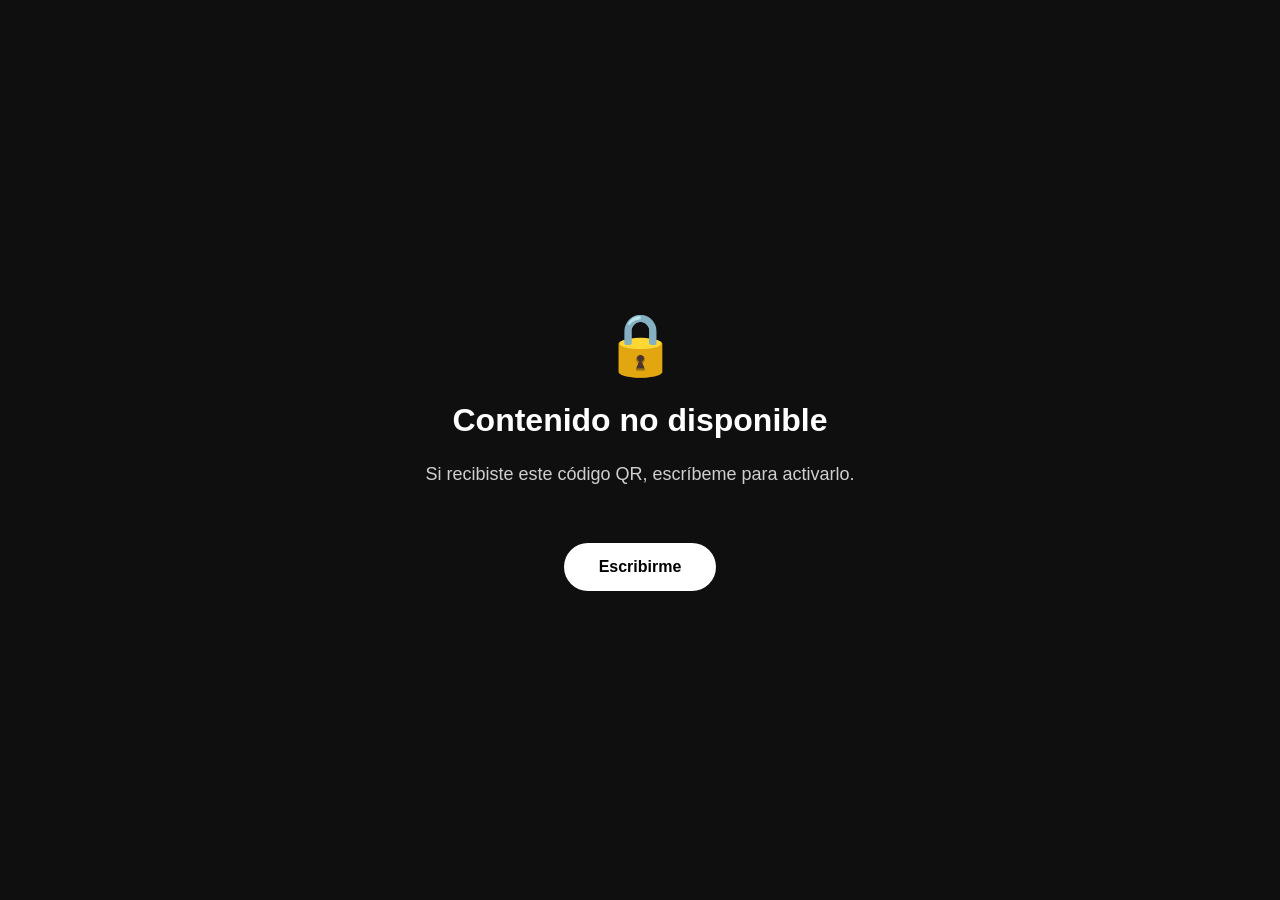
==== index.html @ ac1f8389 "Add initial HTML structure for portal page" ====
<!DOCTYPE html>
<html lang="es">
<head>
    <meta charset="UTF-8">
    <meta name="viewport" content="width=device-width, initial-scale=1.0">
    <title>Portal</title>

    <style>
        body{
            margin:0;
            background:#0f0f0f;
            color:white;
            font-family:Arial, Helvetica, sans-serif;
            display:flex;
            justify-content:center;
            align-items:center;
            height:100vh;
            text-align:center;
        }

        .box{
            max-width:500px;
            padding:40px;
        }

        h1{
            font-size:32px;
            margin-bottom:20px;
        }

        p{
            color:#cfcfcf;
            font-size:18px;
            line-height:1.7;
        }

        .btn{
            display:inline-block;
            margin-top:35px;
            padding:15px 35px;
            background:white;
            color:black;
            border-radius:40px;
            text-decoration:none;
            font-weight:bold;
        }

        .lock{
            font-size:60px;
        }
    </style>

</head>

<body>

<div class="box">

<div class="lock">🔒</div>

<h1>Contenido no disponible</h1>

<p>
Si recibiste este código QR,
escríbeme para activarlo.
</p>

<a class="btn" href="#">
Escribirme
</a>

</div>

</body>
</html>
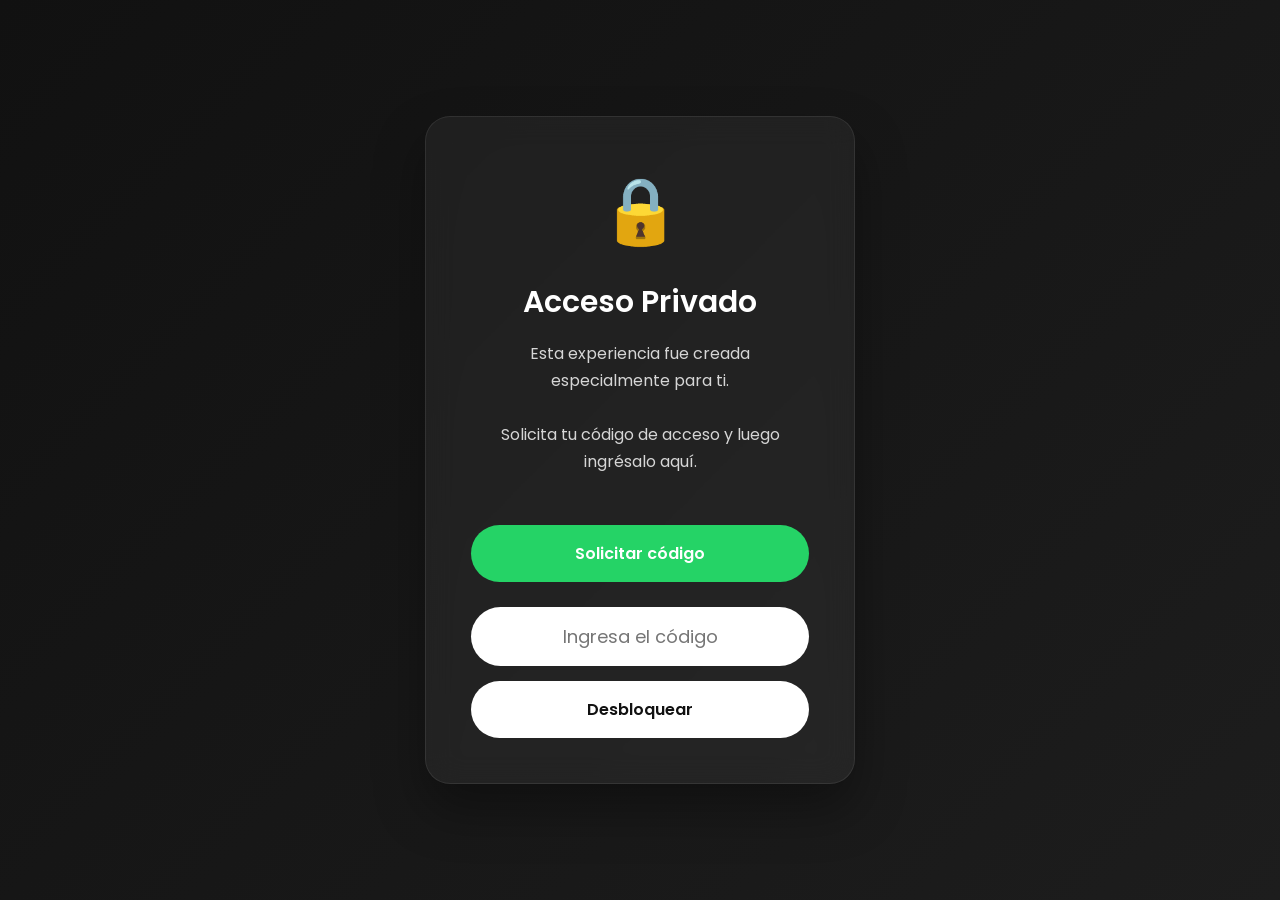
==== commit 679db48d: "Refactor index.html for improved structure and styling" ====
--- a/index.html
+++ b/index.html
@@ -1,75 +1,338 @@
 <!DOCTYPE html>
 <html lang="es">
 <head>
-    <meta charset="UTF-8">
-    <meta name="viewport" content="width=device-width, initial-scale=1.0">
-    <title>Portal</title>
-
-    <style>
-        body{
-            margin:0;
-            background:#0f0f0f;
-            color:white;
-            font-family:Arial, Helvetica, sans-serif;
-            display:flex;
-            justify-content:center;
-            align-items:center;
-            height:100vh;
-            text-align:center;
-        }
-
-        .box{
-            max-width:500px;
-            padding:40px;
-        }
-
-        h1{
-            font-size:32px;
-            margin-bottom:20px;
-        }
-
-        p{
-            color:#cfcfcf;
-            font-size:18px;
-            line-height:1.7;
-        }
-
-        .btn{
-            display:inline-block;
-            margin-top:35px;
-            padding:15px 35px;
-            background:white;
-            color:black;
-            border-radius:40px;
-            text-decoration:none;
-            font-weight:bold;
-        }
-
-        .lock{
-            font-size:60px;
-        }
-    </style>
+<meta charset="UTF-8">
+<meta name="viewport" content="width=device-width, initial-scale=1.0">
+
+<title>Acceso Privado</title>
+
+<link href="https://fonts.googleapis.com/css2?family=Poppins:wght@300;400;600&display=swap" rel="stylesheet">
+
+<style>
+
+*{
+margin:0;
+padding:0;
+box-sizing:border-box;
+font-family:'Poppins',sans-serif;
+}
+
+body{
+
+background:linear-gradient(135deg,#111,#1d1d1d);
+
+height:100vh;
+
+display:flex;
+
+justify-content:center;
+
+align-items:center;
+
+color:white;
+
+overflow:hidden;
+
+}
+
+.container{
+
+width:90%;
+max-width:430px;
+
+background:rgba(255,255,255,.05);
+
+backdrop-filter:blur(15px);
+
+border:1px solid rgba(255,255,255,.08);
+
+border-radius:25px;
+
+padding:45px;
+
+text-align:center;
+
+box-shadow:0 25px 50px rgba(0,0,0,.35);
+
+animation:fade .8s;
+
+}
+
+@keyframes fade{
+
+from{
+
+opacity:0;
+
+transform:translateY(20px);
+
+}
+
+to{
+
+opacity:1;
+
+transform:translateY(0);
+
+}
+
+}
+
+.lock{
+
+font-size:65px;
+
+margin-bottom:20px;
+
+}
+
+h1{
+
+font-size:30px;
+
+font-weight:600;
+
+margin-bottom:15px;
+
+}
+
+p{
+
+color:#d6d6d6;
+
+line-height:1.7;
+
+margin-bottom:35px;
+
+}
+
+button{
+
+width:100%;
+
+padding:16px;
+
+border:none;
+
+border-radius:50px;
+
+font-size:16px;
+
+cursor:pointer;
+
+transition:.3s;
+
+font-weight:600;
+
+margin-top:15px;
+
+}
+
+.whatsapp{
+
+background:#25D366;
+
+color:white;
+
+}
+
+.whatsapp:hover{
+
+transform:scale(1.03);
+
+}
+
+input{
+
+width:100%;
+
+padding:16px;
+
+border:none;
+
+border-radius:50px;
+
+outline:none;
+
+text-align:center;
+
+font-size:18px;
+
+margin-top:25px;
+
+}
+
+.unlock{
+
+background:white;
+
+color:#111;
+
+}
+
+.unlock:hover{
+
+transform:scale(1.03);
+
+}
+
+#error{
+
+margin-top:18px;
+
+color:#ff7d7d;
+
+display:none;
+
+}
+
+#loading{
+
+display:none;
+
+margin-top:25px;
+
+font-size:17px;
+
+color:#ddd;
+
+}
+
+#gift{
+
+display:none;
+
+animation:fade 1s;
+
+}
+
+#login{
+
+display:block;
+
+}
+
+</style>
 
 </head>
 
 <body>
 
-<div class="box">
+<div class="container">
+
+<div id="login">
 
 <div class="lock">🔒</div>
 
-<h1>Contenido no disponible</h1>
+<h1>Acceso Privado</h1>
 
 <p>
-Si recibiste este código QR,
-escríbeme para activarlo.
+
+Esta experiencia fue creada especialmente para ti.
+
+<br><br>
+
+Solicita tu código de acceso y luego ingrésalo aquí.
+
 </p>
 
-<a class="btn" href="#">
-Escribirme
-</a>
-
-</div>
+<button class="whatsapp"
+
+onclick="window.open('https://wa.me/573224355284?text=Hola%20😊%20Escaneé%20el%20QR%20y%20quisiera%20mi%20código%20de%20acceso.','_blank')">
+
+Solicitar código
+
+</button>
+
+<input
+
+id="codigo"
+
+placeholder="Ingresa el código"
+
+maxlength="4">
+
+<button
+
+class="unlock"
+
+onclick="verificar()">
+
+Desbloquear
+
+</button>
+
+<div id="error">
+
+Código incorrecto.
+
+</div>
+
+<div id="loading">
+
+Verificando acceso...
+
+</div>
+
+</div>
+
+<div id="gift">
+
+<div style="font-size:70px;">❤️</div>
+
+<h1>¡Bienvenida!</h1>
+
+<p>
+
+A partir de este momento comienza la sorpresa.
+
+Aquí construiremos toda la experiencia.
+
+Fotografías.
+
+Mensajes.
+
+Videos.
+
+Todo aparecerá aquí.
+
+</p>
+
+</div>
+
+</div>
+
+<script>
+
+function verificar(){
+
+let codigo=document.getElementById("codigo").value;
+
+document.getElementById("error").style.display="none";
+
+if(codigo=="3107"){
+
+document.getElementById("loading").style.display="block";
+
+setTimeout(function(){
+
+document.getElementById("login").style.display="none";
+
+document.getElementById("gift").style.display="block";
+
+},1800);
+
+}
+
+else{
+
+document.getElementById("error").style.display="block";
+
+}
+
+}
+
+</script>
 
 </body>
 </html>
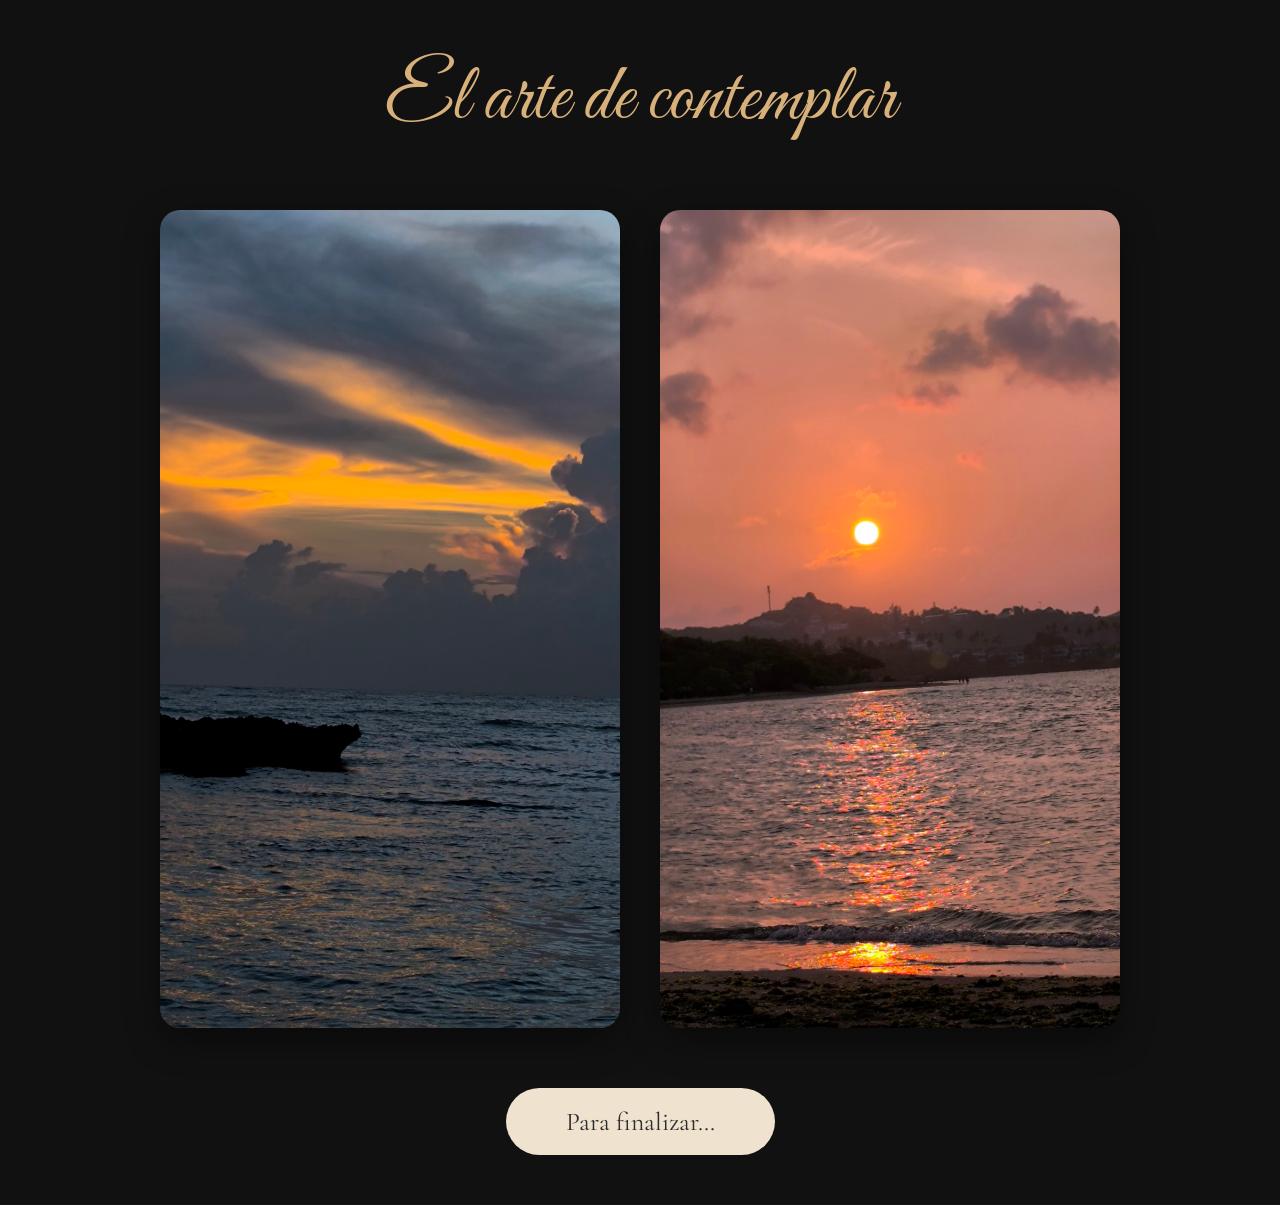
==== commit ce7334af: "Portal completo" ====
--- a/index.html
+++ b/index.html
@@ -1,338 +1,46 @@
 <!DOCTYPE html>
 <html lang="es">
+
 <head>
-<meta charset="UTF-8">
-<meta name="viewport" content="width=device-width, initial-scale=1.0">
 
-<title>Acceso Privado</title>
+    <meta charset="UTF-8">
+    <meta name="viewport" content="width=device-width, initial-scale=1.0">
 
-<link href="https://fonts.googleapis.com/css2?family=Poppins:wght@300;400;600&display=swap" rel="stylesheet">
+    <title>El arte de contemplar</title>
 
-<style>
+    <link rel="preconnect" href="https://fonts.googleapis.com">
+    <link rel="preconnect" href="https://fonts.gstatic.com" crossorigin>
 
-*{
-margin:0;
-padding:0;
-box-sizing:border-box;
-font-family:'Poppins',sans-serif;
-}
+    <link href="https://fonts.googleapis.com/css2?family=Cormorant+Garamond:wght@300;400&family=Great+Vibes&display=swap" rel="stylesheet">
 
-body{
-
-background:linear-gradient(135deg,#111,#1d1d1d);
-
-height:100vh;
-
-display:flex;
-
-justify-content:center;
-
-align-items:center;
-
-color:white;
-
-overflow:hidden;
-
-}
-
-.container{
-
-width:90%;
-max-width:430px;
-
-background:rgba(255,255,255,.05);
-
-backdrop-filter:blur(15px);
-
-border:1px solid rgba(255,255,255,.08);
-
-border-radius:25px;
-
-padding:45px;
-
-text-align:center;
-
-box-shadow:0 25px 50px rgba(0,0,0,.35);
-
-animation:fade .8s;
-
-}
-
-@keyframes fade{
-
-from{
-
-opacity:0;
-
-transform:translateY(20px);
-
-}
-
-to{
-
-opacity:1;
-
-transform:translateY(0);
-
-}
-
-}
-
-.lock{
-
-font-size:65px;
-
-margin-bottom:20px;
-
-}
-
-h1{
-
-font-size:30px;
-
-font-weight:600;
-
-margin-bottom:15px;
-
-}
-
-p{
-
-color:#d6d6d6;
-
-line-height:1.7;
-
-margin-bottom:35px;
-
-}
-
-button{
-
-width:100%;
-
-padding:16px;
-
-border:none;
-
-border-radius:50px;
-
-font-size:16px;
-
-cursor:pointer;
-
-transition:.3s;
-
-font-weight:600;
-
-margin-top:15px;
-
-}
-
-.whatsapp{
-
-background:#25D366;
-
-color:white;
-
-}
-
-.whatsapp:hover{
-
-transform:scale(1.03);
-
-}
-
-input{
-
-width:100%;
-
-padding:16px;
-
-border:none;
-
-border-radius:50px;
-
-outline:none;
-
-text-align:center;
-
-font-size:18px;
-
-margin-top:25px;
-
-}
-
-.unlock{
-
-background:white;
-
-color:#111;
-
-}
-
-.unlock:hover{
-
-transform:scale(1.03);
-
-}
-
-#error{
-
-margin-top:18px;
-
-color:#ff7d7d;
-
-display:none;
-
-}
-
-#loading{
-
-display:none;
-
-margin-top:25px;
-
-font-size:17px;
-
-color:#ddd;
-
-}
-
-#gift{
-
-display:none;
-
-animation:fade 1s;
-
-}
-
-#login{
-
-display:block;
-
-}
-
-</style>
+    <link rel="stylesheet" href="style.css">
 
 </head>
 
 <body>
 
-<div class="container">
+<div class="contenedor">
 
-<div id="login">
+    <h1>El arte de contemplar</h1>
 
-<div class="lock">🔒</div>
+    <div class="galeria">
 
-<h1>Acceso Privado</h1>
+        <img src="images/atardecer1.jpg" alt="Atardecer 1">
 
-<p>
+        <img src="images/atardecer2.jpg" alt="Atardecer 2">
 
-Esta experiencia fue creada especialmente para ti.
+    </div>
 
-<br><br>
+    <button id="continuar">
 
-Solicita tu código de acceso y luego ingrésalo aquí.
+        Para finalizar...
 
-</p>
-
-<button class="whatsapp"
-
-onclick="window.open('https://wa.me/573224355284?text=Hola%20😊%20Escaneé%20el%20QR%20y%20quisiera%20mi%20código%20de%20acceso.','_blank')">
-
-Solicitar código
-
-</button>
-
-<input
-
-id="codigo"
-
-placeholder="Ingresa el código"
-
-maxlength="4">
-
-<button
-
-class="unlock"
-
-onclick="verificar()">
-
-Desbloquear
-
-</button>
-
-<div id="error">
-
-Código incorrecto.
+    </button>
 
 </div>
 
-<div id="loading">
-
-Verificando acceso...
-
-</div>
-
-</div>
-
-<div id="gift">
-
-<div style="font-size:70px;">❤️</div>
-
-<h1>¡Bienvenida!</h1>
-
-<p>
-
-A partir de este momento comienza la sorpresa.
-
-Aquí construiremos toda la experiencia.
-
-Fotografías.
-
-Mensajes.
-
-Videos.
-
-Todo aparecerá aquí.
-
-</p>
-
-</div>
-
-</div>
-
-<script>
-
-function verificar(){
-
-let codigo=document.getElementById("codigo").value;
-
-document.getElementById("error").style.display="none";
-
-if(codigo=="3107"){
-
-document.getElementById("loading").style.display="block";
-
-setTimeout(function(){
-
-document.getElementById("login").style.display="none";
-
-document.getElementById("gift").style.display="block";
-
-},1800);
-
-}
-
-else{
-
-document.getElementById("error").style.display="block";
-
-}
-
-}
-
-</script>
+<script src="script.js"></script>
 
 </body>
-</html>
+
+</html>
--- a/style.css
+++ b/style.css
@@ -0,0 +1,126 @@
+*{
+    margin:0;
+    padding:0;
+    box-sizing:border-box;
+}
+
+body{
+    background:#111111;
+    color:white;
+    min-height:100vh;
+    display:flex;
+    justify-content:center;
+    align-items:center;
+    font-family:"Cormorant Garamond", serif;
+    padding:50px 20px;
+}
+
+.contenedor{
+    width:100%;
+    max-width:1200px;
+    text-align:center;
+}
+
+h1{
+    font-family:"Great Vibes", cursive;
+    font-size:5rem;
+    font-weight:400;
+    color:#d8b07a;
+    margin-bottom:60px;
+}
+
+.galeria{
+    display:flex;
+    justify-content:center;
+    align-items:flex-start;
+    gap:40px;
+    flex-wrap:wrap;
+    margin-bottom:60px;
+}
+
+.galeria img{
+    width:100%;
+    max-width:460px;
+
+    border-radius:20px;
+
+    object-fit:contain;
+
+    box-shadow:
+        0 12px 35px rgba(0,0,0,.45);
+
+    transition:.35s ease;
+}
+
+.galeria img:hover{
+
+    transform:translateY(-8px);
+
+    box-shadow:
+        0 20px 50px rgba(0,0,0,.60);
+
+}
+
+#continuar{
+
+    background:#efe2cf;
+
+    color:#2d2d2d;
+
+    border:none;
+
+    padding:18px 60px;
+
+    border-radius:60px;
+
+    font-size:1.6rem;
+
+    font-family:"Cormorant Garamond", serif;
+
+    cursor:pointer;
+
+    transition:.30s;
+
+}
+
+#continuar:hover{
+
+    transform:scale(1.05);
+
+    background:white;
+
+}
+
+@media(max-width:900px){
+
+    h1{
+
+        font-size:3.6rem;
+
+        margin-bottom:40px;
+
+    }
+
+    .galeria{
+
+        gap:25px;
+
+    }
+
+    .galeria img{
+
+        max-width:100%;
+
+    }
+
+    #continuar{
+
+        width:100%;
+
+        max-width:330px;
+
+        font-size:1.3rem;
+
+    }
+
+}
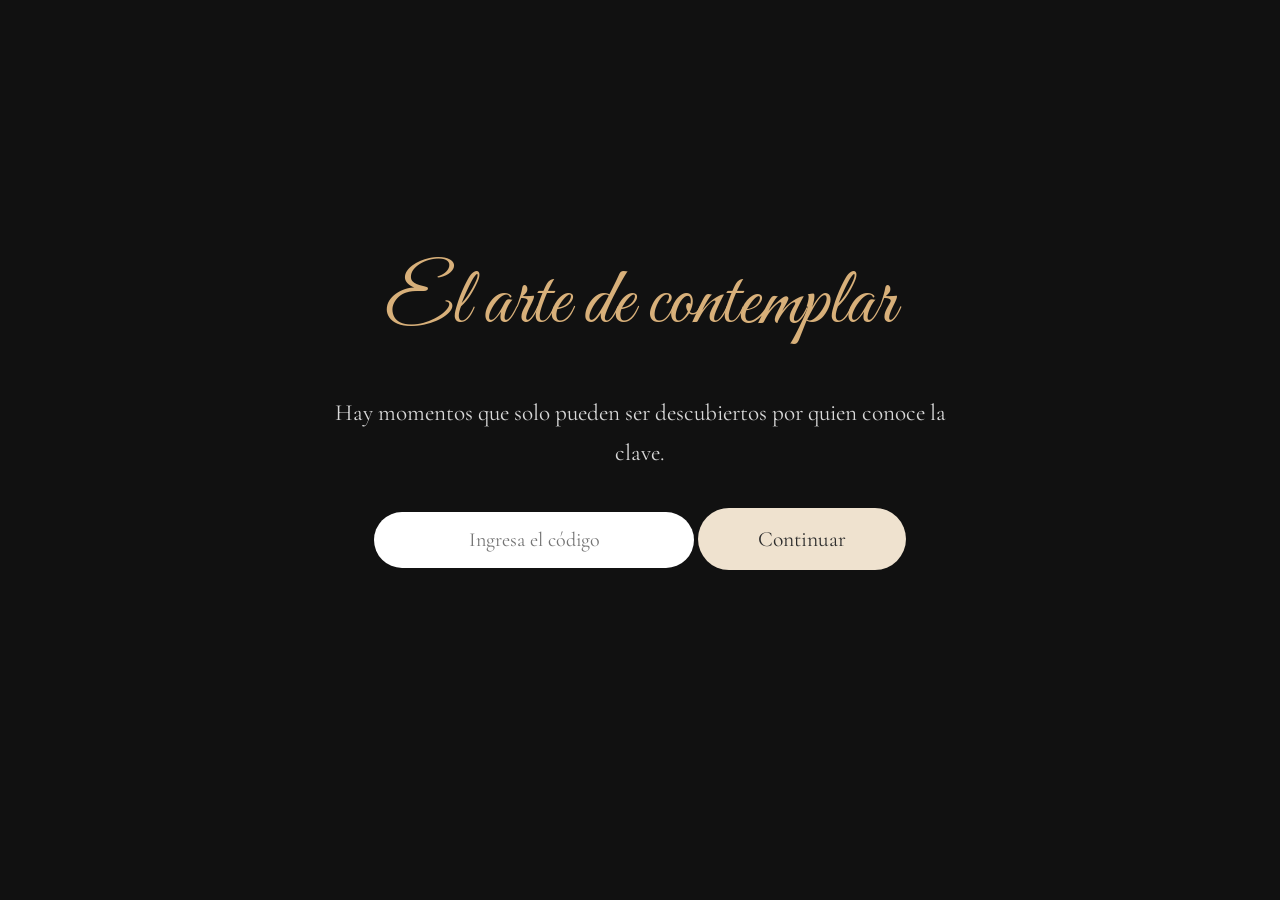
==== commit 1bf7b382: "Agregar acceso con código" ====
--- a/index.html
+++ b/index.html
@@ -19,27 +19,48 @@
 
 <body>
 
-<div class="contenedor">
+    <!-- Pantalla de acceso -->
+    <div class="contenedor" id="acceso">
 
-    <h1>El arte de contemplar</h1>
+        <h1>El arte de contemplar</h1>
 
-    <div class="galeria">
+        <p class="mensaje">
+            Hay momentos que solo pueden ser descubiertos por quien conoce la clave.
+        </p>
 
-        <img src="images/atardecer1.jpg" alt="Atardecer 1">
+        <input
+            type="password"
+            id="codigo"
+            placeholder="Ingresa el código">
 
-        <img src="images/atardecer2.jpg" alt="Atardecer 2">
+        <button id="verificar">
+            Continuar
+        </button>
+
+        <p id="error" class="error"></p>
 
     </div>
 
-    <button id="continuar">
+    <!-- Contenido oculto -->
+    <div class="contenedor" id="contenido" style="display:none;">
 
-        Para finalizar...
+        <h1>El arte de contemplar</h1>
 
-    </button>
+        <div class="galeria">
 
-</div>
+            <img src="images/atardecer1.jpg" alt="Atardecer 1">
 
-<script src="script.js"></script>
+            <img src="images/atardecer2.jpg" alt="Atardecer 2">
+
+        </div>
+
+        <button id="continuar">
+            Para finalizar...
+        </button>
+
+    </div>
+
+    <script src="script.js"></script>
 
 </body>
 
--- a/style.css
+++ b/style.css
@@ -26,8 +26,57 @@
     font-size:5rem;
     font-weight:400;
     color:#d8b07a;
-    margin-bottom:60px;
+    margin-bottom:40px;
 }
+
+/* ---------- Pantalla de acceso ---------- */
+
+.mensaje{
+    max-width:650px;
+    margin:0 auto 35px;
+    font-size:1.45rem;
+    line-height:1.7;
+    color:#d8d8d8;
+}
+
+#codigo{
+    width:100%;
+    max-width:320px;
+    padding:16px 20px;
+    border:none;
+    border-radius:50px;
+    outline:none;
+    font-size:1.25rem;
+    text-align:center;
+    font-family:"Cormorant Garamond", serif;
+    margin-bottom:25px;
+}
+
+#verificar{
+    background:#efe2cf;
+    color:#2d2d2d;
+    border:none;
+    padding:18px 60px;
+    border-radius:60px;
+    font-size:1.35rem;
+    font-family:"Cormorant Garamond", serif;
+    cursor:pointer;
+    transition:.30s;
+}
+
+#verificar:hover{
+    transform:scale(1.05);
+    background:white;
+}
+
+.error{
+    margin-top:25px;
+    color:#d8b07a;
+    font-size:1.15rem;
+    min-height:28px;
+}
+
+/* ---------- Galería ---------- */
 
 .galeria{
     display:flex;
@@ -41,86 +90,66 @@
 .galeria img{
     width:100%;
     max-width:460px;
-
     border-radius:20px;
-
     object-fit:contain;
-
-    box-shadow:
-        0 12px 35px rgba(0,0,0,.45);
-
+    box-shadow:0 12px 35px rgba(0,0,0,.45);
     transition:.35s ease;
 }
 
 .galeria img:hover{
-
     transform:translateY(-8px);
-
-    box-shadow:
-        0 20px 50px rgba(0,0,0,.60);
-
+    box-shadow:0 20px 50px rgba(0,0,0,.60);
 }
 
+/* ---------- Botón ---------- */
+
 #continuar{
-
     background:#efe2cf;
-
     color:#2d2d2d;
-
     border:none;
-
     padding:18px 60px;
-
     border-radius:60px;
-
     font-size:1.6rem;
-
     font-family:"Cormorant Garamond", serif;
-
     cursor:pointer;
-
     transition:.30s;
-
 }
 
 #continuar:hover{
+    transform:scale(1.05);
+    background:white;
+}
 
-    transform:scale(1.05);
-
-    background:white;
-
-}
+/* ---------- Responsive ---------- */
 
 @media(max-width:900px){
 
     h1{
+        font-size:3.6rem;
+        margin-bottom:35px;
+    }
 
-        font-size:3.6rem;
-
-        margin-bottom:40px;
-
+    .mensaje{
+        font-size:1.25rem;
     }
 
     .galeria{
-
         gap:25px;
-
     }
 
     .galeria img{
-
         max-width:100%;
-
     }
 
-    #continuar{
+    #continuar,
+    #verificar{
+        width:100%;
+        max-width:330px;
+        font-size:1.25rem;
+    }
 
-        width:100%;
-
+    #codigo{
         max-width:330px;
-
-        font-size:1.3rem;
-
     }
 
 }
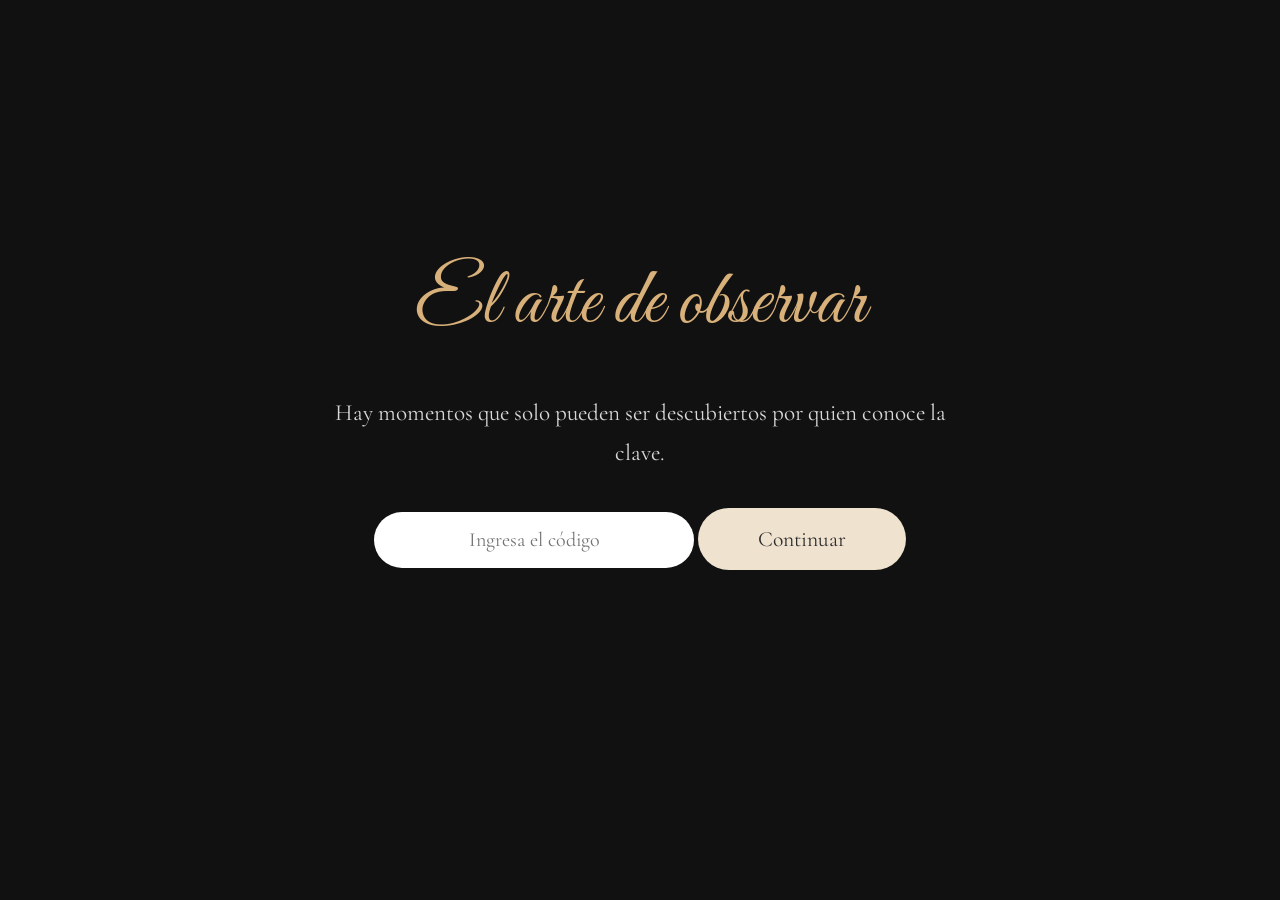
==== commit acd21076: "actualizar entrada del portal" ====
--- a/index.html
+++ b/index.html
@@ -6,12 +6,31 @@
     <meta charset="UTF-8">
     <meta name="viewport" content="width=device-width, initial-scale=1.0">
 
-    <title>El arte de contemplar</title>
+    <title>El arte de observar</title>
 
     <link rel="preconnect" href="https://fonts.googleapis.com">
     <link rel="preconnect" href="https://fonts.gstatic.com" crossorigin>
 
-    <link href="https://fonts.googleapis.com/css2?family=Cormorant+Garamond:wght@300;400&family=Great+Vibes&display=swap" rel="stylesheet">
+    <link
+        href="https://fonts.googleapis.com/css2?family=Cormorant+Garamond:wght@300;400&family=Great+Vibes&display=swap"
+        rel="stylesheet">
+
+    <!-- Microsoft Clarity -->
+    <script type="text/javascript">
+        (function(c,l,a,r,i,t,y){
+            c[a]=c[a]||function(){
+                (c[a].q=c[a].q||[]).push(arguments)
+            };
+
+            t=l.createElement(r);
+            t.async=1;
+            t.src="https://www.clarity.ms/tag/"+i;
+
+            y=l.getElementsByTagName(r)[0];
+            y.parentNode.insertBefore(t,y);
+
+        })(window, document, "clarity", "script", "xwsu3pcye3");
+    </script>
 
     <link rel="stylesheet" href="style.css">
 
@@ -19,10 +38,13 @@
 
 <body>
 
-    <!-- Pantalla de acceso -->
+    <!-- =========================================
+         PANTALLA DE ACCESO
+         ========================================= -->
+
     <div class="contenedor" id="acceso">
 
-        <h1>El arte de contemplar</h1>
+        <h1>El arte de observar</h1>
 
         <p class="mensaje">
             Hay momentos que solo pueden ser descubiertos por quien conoce la clave.
@@ -31,7 +53,8 @@
         <input
             type="password"
             id="codigo"
-            placeholder="Ingresa el código">
+            placeholder="Ingresa el código"
+            autocomplete="off">
 
         <button id="verificar">
             Continuar
@@ -41,27 +64,35 @@
 
     </div>
 
-    <!-- Contenido oculto -->
-    <div class="contenedor" id="contenido" style="display:none;">
 
-        <h1>El arte de contemplar</h1>
+    <!-- =========================================
+         ACCESO CONCEDIDO
+         ========================================= -->
 
-        <div class="galeria">
+    <div
+        class="contenedor"
+        id="contenido"
+        style="display:none;">
 
-            <img src="images/atardecer1.jpg" alt="Atardecer 1">
+        <h1>El arte de observar</h1>
 
-            <img src="images/atardecer2.jpg" alt="Atardecer 2">
-
-        </div>
+        <p class="mensaje">
+            Elige qué quieres recordar.
+        </p>
 
         <button id="continuar">
-            Para finalizar...
+            Entrar
         </button>
 
     </div>
+
+
+    <!-- =========================================
+         CONTROL DE ACCESO
+         ========================================= -->
 
     <script src="script.js"></script>
 
 </body>
 
-</html>+</html>
--- a/style.css
+++ b/style.css
@@ -152,4 +152,396 @@
         max-width:330px;
     }
 
-}+}
+
+/* ==================================================
+   03 · 09 — El arte de contemplar
+   ================================================== */
+
+body.pagina-fecha {
+    display: block;
+    min-height: 100vh;
+    padding: 0;
+    margin: 0;
+    background: #111111;
+    color: #ffffff;
+    font-family: "Cormorant Garamond", serif;
+}
+
+.pagina-fecha .capitulo {
+    width: 100%;
+    max-width: 1100px;
+    margin: 0 auto;
+    padding: 70px 24px 90px;
+}
+
+/* Encabezado */
+
+.pagina-fecha .encabezado-capitulo {
+    text-align: center;
+    margin-bottom: 55px;
+}
+
+.pagina-fecha .fecha-capitulo {
+    font-family: "Cormorant Garamond", serif;
+    font-size: 1.15rem;
+    letter-spacing: 0.35em;
+    color: #d8b07a;
+    margin-bottom: 18px;
+}
+
+.pagina-fecha .encabezado-capitulo h1 {
+    font-family: "Great Vibes", cursive;
+    font-size: 5rem;
+    font-weight: 400;
+    color: #d8b07a;
+    margin: 0;
+}
+
+/* Atardeceres */
+
+.pagina-fecha .galeria-capitulo {
+    display: flex;
+    justify-content: center;
+    align-items: stretch;
+    gap: 25px;
+    width: 100%;
+
+}
+
+.pagina-fecha .atardecer-capitulo {
+    width: 100%;
+    max-width: 360px;
+    margin: 0;
+}
+
+.pagina-fecha .atardecer-capitulo img {
+    display: block;
+    width: 100%;
+    height: 520px;
+    object-fit: cover;
+    border-radius: 12px;
+
+}
+
+/* Botón final */
+
+.pagina-fecha .cierre-capitulo {
+    display: flex;
+    justify-content: center;
+    margin-top: 65px;
+    margin-bottom: 30px;
+}
+
+.pagina-fecha .boton-final {
+    font-family: "Cormorant Garamond", serif;
+    font-size: 1.2rem;
+    letter-spacing: 0.04em;
+    color: #111111;
+    background: #d8b07a;
+    border: none;
+    border-radius: 30px;
+    padding: 14px 32px;
+    cursor: pointer;
+    transition: transform 0.25s ease, background 0.25s ease;
+}
+
+.pagina-fecha .boton-final:hover {
+    transform: scale(1.04);
+    background: #ffffff;
+}
+
+/* Carta */
+
+.pagina-fecha .oculta {
+    display: none;
+}
+
+.pagina-fecha .carta-final {
+    width: 100%;
+    margin-top: 70px;
+    padding-top: 20px;
+}
+
+.pagina-fecha .hoja-carta {
+    width: 100%;
+    max-width: 760px;
+    margin: 0 auto;
+    padding: 55px 50px;
+    background: #f4efe6;
+    color: #211f1c;
+    border-radius: 3px;
+    box-shadow: 0 18px 60px rgba(0, 0, 0, 0.35);
+}
+
+.pagina-fecha .hoja-carta h2 {
+    font-family: "Great Vibes", cursive;
+    font-size: 3.2rem;
+    font-weight: 400;
+    text-align: center;
+    color: #211f1c;
+    margin: 0 0 45px;
+}
+
+.pagina-fecha .hoja-carta p {
+    font-family: "Cormorant Garamond", serif;
+    font-size: 1.18rem;
+    line-height: 1.8;
+    text-align: justify;
+    margin: 0 0 24px;
+}
+
+.pagina-fecha .hoja-carta strong {
+    font-weight: 600;
+}
+
+/* Celular */
+
+@media (max-width: 700px) {
+
+    .pagina-fecha .capitulo {
+        padding: 50px 18px 70px;
+    }
+
+    .pagina-fecha .fecha-capitulo {
+        font-size: 1rem;
+        letter-spacing: 0.28em;
+    }
+
+    .pagina-fecha .encabezado-capitulo h1 {
+        font-size: 3.6rem;
+    }
+
+    .pagina-fecha .encabezado-capitulo {
+        margin-bottom: 40px;
+    }
+
+   .pagina-fecha .galeria-capitulo {
+    flex-direction: column;
+    align-items: center;
+    gap: 25px;
+}
+
+.pagina-fecha .atardecer-capitulo {
+    max-width: 100%;
+}
+
+.pagina-fecha .atardecer-capitulo img {
+    height: auto;
+    max-height: 620px;
+    object-fit: contain;
+}
+
+    .pagina-fecha .cierre-capitulo {
+        margin-top: 50px;
+    }
+
+    .pagina-fecha .hoja-carta {
+        padding: 42px 25px;
+    }
+
+    .pagina-fecha .hoja-carta h2 {
+        font-size: 2.7rem;
+        margin-bottom: 35px;
+    }
+
+    .pagina-fecha .hoja-carta p {
+        font-size: 1.08rem;
+        line-height: 1.75;
+        text-align: left;
+    }
+}
+/* =========================================================
+   MENÚ PRINCIPAL — EL ARTE DE OBSERVAR
+   ========================================================= */
+
+.pagina-menu {
+    margin: 0;
+    padding: 0;
+    min-height: 100vh;
+
+    background: #111111;
+    color: #f5eee3;
+
+    font-family: "Cormorant Garamond", serif;
+
+    display: flex;
+    justify-content: center;
+    align-items: center;
+}
+
+
+/* CONTENEDOR */
+
+.pagina-menu .menu-principal {
+    width: 100%;
+    max-width: 1050px;
+
+    padding: 70px 30px;
+
+    text-align: center;
+}
+
+
+/* ENCABEZADO */
+
+.pagina-menu .encabezado-menu {
+    margin-bottom: 70px;
+}
+
+
+.pagina-menu .encabezado-menu h1 {
+    margin: 0 0 18px;
+
+    font-family: "Great Vibes", cursive;
+    font-size: 5rem;
+    font-weight: 400;
+
+    color: #d8b07a;
+}
+
+
+.pagina-menu .subtitulo-menu {
+    margin: 0;
+
+    font-size: 1.25rem;
+    font-weight: 300;
+    letter-spacing: 0.04em;
+
+    color: #d6cec3;
+}
+
+
+/* OPCIONES */
+
+.pagina-menu .opciones-menu {
+    width: 100%;
+    max-width: 850px;
+
+    margin: 0 auto;
+
+    display: grid;
+    grid-template-columns: repeat(3, 1fr);
+    gap: 25px;
+}
+
+
+/* TARJETA */
+
+.pagina-menu .opcion-menu {
+    min-height: 220px;
+
+    padding: 35px 20px;
+
+    border: 1px solid rgba(216, 176, 122, 0.32);
+    border-radius: 14px;
+
+    background: rgba(255, 255, 255, 0.015);
+
+    text-decoration: none;
+    color: inherit;
+
+    display: flex;
+    flex-direction: column;
+    justify-content: center;
+    align-items: center;
+
+    transition:
+        transform 0.35s ease,
+        border-color 0.35s ease,
+        background 0.35s ease;
+}
+
+
+/* EFECTO AL PASAR EL MOUSE */
+
+.pagina-menu .opcion-menu:hover {
+    transform: translateY(-7px);
+
+    border-color: #d8b07a;
+
+    background: rgba(216, 176, 122, 0.06);
+}
+
+
+/* FECHAS */
+
+.pagina-menu .numero-menu {
+    margin-bottom: 18px;
+
+    font-size: 1.05rem;
+    font-weight: 500;
+
+    letter-spacing: 0.28em;
+
+    color: #d8b07a;
+}
+
+
+/* INFINITO */
+
+.pagina-menu .simbolo-menu {
+    font-size: 2rem;
+    letter-spacing: normal;
+}
+
+
+/* TEXTO DE CADA OPCIÓN */
+
+.pagina-menu .texto-menu {
+    font-size: 1.55rem;
+    font-weight: 400;
+
+    color: #f5eee3;
+}
+
+
+/* =========================================================
+   CELULAR
+   ========================================================= */
+
+@media (max-width: 700px) {
+
+    .pagina-menu .menu-principal {
+        padding: 55px 20px;
+    }
+
+
+    .pagina-menu .encabezado-menu {
+        margin-bottom: 45px;
+    }
+
+
+    .pagina-menu .encabezado-menu h1 {
+        font-size: 3.6rem;
+    }
+
+
+    .pagina-menu .subtitulo-menu {
+        font-size: 1.08rem;
+        line-height: 1.5;
+    }
+
+
+    .pagina-menu .opciones-menu {
+        grid-template-columns: 1fr;
+        gap: 18px;
+    }
+
+
+    .pagina-menu .opcion-menu {
+        min-height: 135px;
+        padding: 25px 20px;
+    }
+
+
+    .pagina-menu .numero-menu {
+        margin-bottom: 10px;
+    }
+
+
+    .pagina-menu .texto-menu {
+        font-size: 1.4rem;
+    }
+
+}
